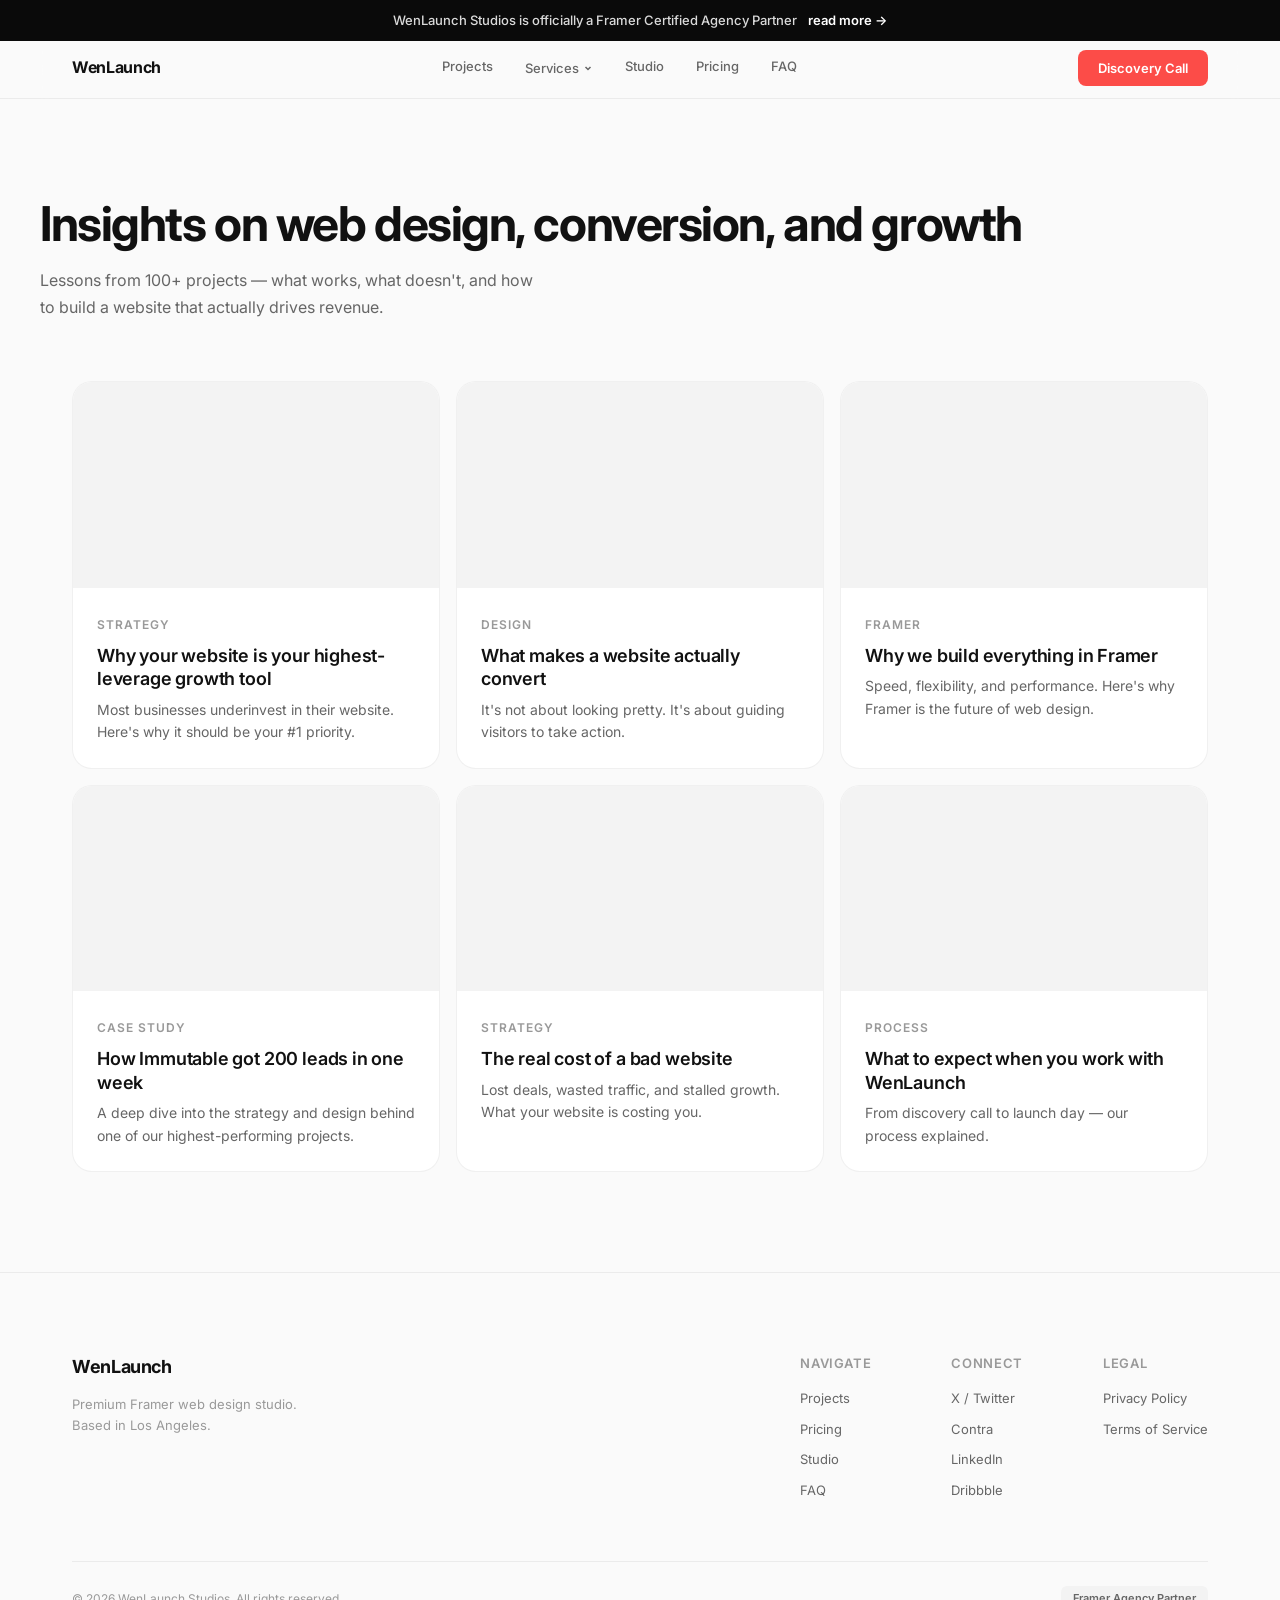
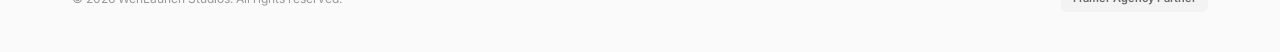
==== blog.html @ 098a23cb "Add all site pages: services, pricing, studio, FAQ, discovery, blog Co-Authored-By: Claude Opus 4.6 " ====
<!DOCTYPE html>
<html lang="en">
<head>
  <meta charset="UTF-8">
  <meta name="viewport" content="width=device-width, initial-scale=1.0">
  <title>Blog | WenLaunch Studios</title>
  <link rel="preconnect" href="https://fonts.googleapis.com">
  <link href="https://fonts.googleapis.com/css2?family=Inter:wght@400;500;600;700&display=swap" rel="stylesheet">
  <link rel="stylesheet" href="style.css">
</head>
<body>

  <div class="announcement-bar">
    <p>WenLaunch Studios is officially a Framer Certified Agency Partner <a href="#">read more &rarr;</a></p>
  </div>
  <nav class="nav">
    <div class="nav-inner">
      <a href="/" class="nav-logo">WenLaunch</a>
      <div class="nav-links">
        <a href="/works.html">Projects</a>
        <div class="nav-dropdown">
          <button class="nav-dropdown-trigger">Services <svg width="10" height="10" viewBox="0 0 10 10" fill="none" stroke="currentColor" stroke-width="1.5"><path d="M2.5 4L5 6.5L7.5 4"/></svg></button>
          <div class="nav-dropdown-menu">
            <a href="/services/landing-pages.html">Landing Pages</a>
            <a href="/services/full-website.html">Full Website</a>
            <a href="/services/framer-development.html">Framer Development</a>
            <a href="/services/ecommerce.html">Ecommerce Site</a>
          </div>
        </div>
        <a href="/studio.html">Studio</a>
        <a href="/pricing.html">Pricing</a>
        <a href="/faq.html">FAQ</a>
      </div>
      <a href="/discovery.html" class="nav-cta">Discovery Call</a>
    </div>
  </nav>

  <section class="works-hero container">
    <h1 class="works-headline">Insights on web design, conversion, and growth</h1>
    <p class="works-sub">Lessons from 100+ projects — what works, what doesn't, and how to build a website that actually drives revenue.</p>
  </section>

  <section class="container" style="padding-bottom: 100px;">
    <div class="works-grid">

      <a href="/blog/post.html" class="blog-card" style="border-radius: 20px; border: 1px solid rgba(0,0,0,0.06); background: #fff; overflow: hidden; text-decoration: none; color: inherit; transition: all 0.2s;">
        <div style="aspect-ratio: 16/9; background: #f3f3f3;"></div>
        <div style="padding: 24px;">
          <span style="font-size: 12px; font-weight: 600; text-transform: uppercase; letter-spacing: 0.08em; color: #999;">Strategy</span>
          <h3 style="font-size: 18px; font-weight: 600; margin: 8px 0; letter-spacing: -0.01em; line-height: 1.3;">Why your website is your highest-leverage growth tool</h3>
          <p style="font-size: 14px; color: #666; line-height: 1.6;">Most businesses underinvest in their website. Here's why it should be your #1 priority.</p>
        </div>
      </a>

      <a href="/blog/post.html" class="blog-card" style="border-radius: 20px; border: 1px solid rgba(0,0,0,0.06); background: #fff; overflow: hidden; text-decoration: none; color: inherit; transition: all 0.2s;">
        <div style="aspect-ratio: 16/9; background: #f3f3f3;"></div>
        <div style="padding: 24px;">
          <span style="font-size: 12px; font-weight: 600; text-transform: uppercase; letter-spacing: 0.08em; color: #999;">Design</span>
          <h3 style="font-size: 18px; font-weight: 600; margin: 8px 0; letter-spacing: -0.01em; line-height: 1.3;">What makes a website actually convert</h3>
          <p style="font-size: 14px; color: #666; line-height: 1.6;">It's not about looking pretty. It's about guiding visitors to take action.</p>
        </div>
      </a>

      <a href="/blog/post.html" class="blog-card" style="border-radius: 20px; border: 1px solid rgba(0,0,0,0.06); background: #fff; overflow: hidden; text-decoration: none; color: inherit; transition: all 0.2s;">
        <div style="aspect-ratio: 16/9; background: #f3f3f3;"></div>
        <div style="padding: 24px;">
          <span style="font-size: 12px; font-weight: 600; text-transform: uppercase; letter-spacing: 0.08em; color: #999;">Framer</span>
          <h3 style="font-size: 18px; font-weight: 600; margin: 8px 0; letter-spacing: -0.01em; line-height: 1.3;">Why we build everything in Framer</h3>
          <p style="font-size: 14px; color: #666; line-height: 1.6;">Speed, flexibility, and performance. Here's why Framer is the future of web design.</p>
        </div>
      </a>

      <a href="/blog/post.html" class="blog-card" style="border-radius: 20px; border: 1px solid rgba(0,0,0,0.06); background: #fff; overflow: hidden; text-decoration: none; color: inherit; transition: all 0.2s;">
        <div style="aspect-ratio: 16/9; background: #f3f3f3;"></div>
        <div style="padding: 24px;">
          <span style="font-size: 12px; font-weight: 600; text-transform: uppercase; letter-spacing: 0.08em; color: #999;">Case Study</span>
          <h3 style="font-size: 18px; font-weight: 600; margin: 8px 0; letter-spacing: -0.01em; line-height: 1.3;">How Immutable got 200 leads in one week</h3>
          <p style="font-size: 14px; color: #666; line-height: 1.6;">A deep dive into the strategy and design behind one of our highest-performing projects.</p>
        </div>
      </a>

      <a href="/blog/post.html" class="blog-card" style="border-radius: 20px; border: 1px solid rgba(0,0,0,0.06); background: #fff; overflow: hidden; text-decoration: none; color: inherit; transition: all 0.2s;">
        <div style="aspect-ratio: 16/9; background: #f3f3f3;"></div>
        <div style="padding: 24px;">
          <span style="font-size: 12px; font-weight: 600; text-transform: uppercase; letter-spacing: 0.08em; color: #999;">Strategy</span>
          <h3 style="font-size: 18px; font-weight: 600; margin: 8px 0; letter-spacing: -0.01em; line-height: 1.3;">The real cost of a bad website</h3>
          <p style="font-size: 14px; color: #666; line-height: 1.6;">Lost deals, wasted traffic, and stalled growth. What your website is costing you.</p>
        </div>
      </a>

      <a href="/blog/post.html" class="blog-card" style="border-radius: 20px; border: 1px solid rgba(0,0,0,0.06); background: #fff; overflow: hidden; text-decoration: none; color: inherit; transition: all 0.2s;">
        <div style="aspect-ratio: 16/9; background: #f3f3f3;"></div>
        <div style="padding: 24px;">
          <span style="font-size: 12px; font-weight: 600; text-transform: uppercase; letter-spacing: 0.08em; color: #999;">Process</span>
          <h3 style="font-size: 18px; font-weight: 600; margin: 8px 0; letter-spacing: -0.01em; line-height: 1.3;">What to expect when you work with WenLaunch</h3>
          <p style="font-size: 14px; color: #666; line-height: 1.6;">From discovery call to launch day — our process explained.</p>
        </div>
      </a>

    </div>
  </section>

  <footer class="footer">
    <div class="container">
      <div class="footer-inner">
        <div class="footer-brand">
          <span class="footer-logo">WenLaunch</span>
          <p>Premium Framer web design studio.<br>Based in Los Angeles.</p>
        </div>
        <div class="footer-links">
          <div class="footer-col">
            <h4>Navigate</h4>
            <a href="/works.html">Projects</a>
            <a href="/pricing.html">Pricing</a>
            <a href="/studio.html">Studio</a>
            <a href="/faq.html">FAQ</a>
          </div>
          <div class="footer-col">
            <h4>Connect</h4>
            <a href="https://x.com/masonwenlaunch" target="_blank">X / Twitter</a>
            <a href="https://contra.com/masonmprice" target="_blank">Contra</a>
            <a href="https://linkedin.com/in/masonprice" target="_blank">LinkedIn</a>
            <a href="https://dribbble.com/WenLaunch" target="_blank">Dribbble</a>
          </div>
          <div class="footer-col">
            <h4>Legal</h4>
            <a href="#">Privacy Policy</a>
            <a href="#">Terms of Service</a>
          </div>
        </div>
      </div>
      <div class="footer-bottom">
        <p>&copy; 2026 WenLaunch Studios. All rights reserved.</p>
        <span class="footer-badge">Framer Agency Partner</span>
      </div>
    </div>
  </footer>

</body>
</html>
---- style.css ----
/* ============================================
   WENLAUNCH 3.0 — REFERENCE DESIGN
   Style: Clean, minimal, light mode
   Font: Inter
   Matches desktop.png aesthetic
   ============================================ */

:root {
  --bg: #fafafa;
  --bg-card: #ffffff;
  --bg-dark: #0a0a0a;
  --bg-muted: #f3f3f3;
  --text: #111111;
  --text-secondary: #666666;
  --text-muted: #999999;
  --accent: #FC4C48;
  --border: rgba(0,0,0,0.06);
  --border-strong: rgba(0,0,0,0.1);
  --radius: 12px;
  --radius-lg: 16px;
  --radius-xl: 20px;
  --max-width: 1200px;
  --section-gap: 140px;
}

* {
  margin: 0;
  padding: 0;
  box-sizing: border-box;
}

html {
  scroll-behavior: smooth;
  -webkit-font-smoothing: antialiased;
}

body {
  font-family: 'Inter', -apple-system, system-ui, sans-serif;
  background: var(--bg);
  color: var(--text);
  line-height: 1.6;
  font-size: 15px;
}

.container {
  max-width: var(--max-width);
  margin: 0 auto;
  padding: 0 32px;
}

/* ---- TYPOGRAPHY ---- */

h1 { font-size: 48px; font-weight: 700; line-height: 1.1; letter-spacing: -0.03em; }
h2 { font-size: 36px; font-weight: 700; line-height: 1.15; letter-spacing: -0.02em; }
h3 { font-size: 18px; font-weight: 600; line-height: 1.3; letter-spacing: -0.01em; }
h4 { font-size: 13px; font-weight: 600; text-transform: uppercase; letter-spacing: 0.05em; color: var(--text-muted); }

.section-label {
  font-size: 12px;
  font-weight: 600;
  text-transform: uppercase;
  letter-spacing: 0.08em;
  color: var(--text-muted);
  margin-bottom: 12px;
}

.section-title {
  margin-bottom: 48px;
}

/* ---- BUTTONS ---- */

.btn {
  display: inline-flex;
  align-items: center;
  justify-content: center;
  padding: 12px 28px;
  border-radius: 10px;
  font-size: 14px;
  font-weight: 600;
  text-decoration: none;
  transition: all 0.2s;
  cursor: pointer;
  border: none;
}

.btn-primary {
  background: var(--accent);
  color: white;
}

.btn-primary:hover {
  background: #e04340;
  transform: translateY(-1px);
  box-shadow: 0 4px 12px rgba(252, 76, 72, 0.3);
}

.btn-ghost {
  background: transparent;
  color: var(--text-secondary);
  border: 1px solid var(--border-strong);
}

.btn-ghost:hover {
  background: var(--bg-muted);
  color: var(--text);
}

.btn-lg {
  padding: 16px 36px;
  font-size: 16px;
  border-radius: 12px;
}

.btn-avatar {
  width: 24px;
  height: 24px;
  border-radius: 50%;
  background: rgba(255,255,255,0.3);
  margin-right: 10px;
  /* Replace background with: background-image: url('profile.jpg'); background-size: cover; */
  border: 2px solid rgba(255,255,255,0.5);
  flex-shrink: 0;
}

.btn-avatar-lg {
  width: 32px;
  height: 32px;
}

/* ---- ANNOUNCEMENT BAR ---- */

.announcement-bar {
  position: fixed;
  top: 0;
  left: 0;
  right: 0;
  z-index: 101;
  background: var(--bg-dark);
  text-align: center;
  padding: 10px 16px;
}

.announcement-bar p {
  font-size: 13px;
  font-weight: 500;
  color: rgba(255, 255, 255, 0.85);
}

.announcement-bar a {
  color: white;
  font-weight: 600;
  text-decoration: none;
  margin-left: 8px;
}

.announcement-bar a:hover {
  text-decoration: underline;
}

/* ---- NAV ---- */

.nav {
  position: fixed;
  top: 38px;
  left: 0;
  right: 0;
  z-index: 100;
  background: rgba(250, 250, 250, 0.8);
  backdrop-filter: blur(20px);
  -webkit-backdrop-filter: blur(20px);
  border-bottom: 1px solid var(--border);
}

.nav-inner {
  max-width: var(--max-width);
  margin: 0 auto;
  padding: 0 32px;
  height: 60px;
  display: flex;
  align-items: center;
  justify-content: space-between;
}

.nav-logo {
  font-size: 16px;
  font-weight: 700;
  color: var(--text);
  text-decoration: none;
  letter-spacing: -0.02em;
}

.nav-links {
  display: flex;
  gap: 32px;
}

.nav-links a {
  font-size: 13px;
  font-weight: 500;
  color: var(--text-secondary);
  text-decoration: none;
  transition: color 0.15s;
}

.nav-links a:hover {
  color: var(--text);
}

.nav-dropdown {
  position: relative;
}

.nav-dropdown-trigger {
  display: inline-flex;
  align-items: center;
  gap: 4px;
  font-size: 13px;
  font-weight: 500;
  color: var(--text-secondary);
  background: none;
  border: none;
  cursor: pointer;
  padding: 0;
  font-family: inherit;
  transition: color 0.15s;
}

.nav-dropdown-trigger:hover {
  color: var(--text);
}

.nav-dropdown-trigger svg {
  transition: transform 0.2s;
}

.nav-dropdown:hover .nav-dropdown-trigger svg {
  transform: rotate(180deg);
}

.nav-dropdown-menu {
  position: absolute;
  top: calc(100% + 12px);
  left: 50%;
  transform: translateX(-50%);
  min-width: 200px;
  background: var(--bg-card);
  border: 1px solid var(--border-strong);
  border-radius: var(--radius);
  padding: 8px;
  opacity: 0;
  pointer-events: none;
  transition: opacity 0.15s, transform 0.15s;
  transform: translateX(-50%) translateY(4px);
  box-shadow: 0 8px 24px rgba(0, 0, 0, 0.08);
}

.nav-dropdown:hover .nav-dropdown-menu {
  opacity: 1;
  pointer-events: auto;
  transform: translateX(-50%) translateY(0);
}

.nav-dropdown-menu a {
  display: block;
  padding: 10px 14px;
  font-size: 13px;
  font-weight: 500;
  color: var(--text-secondary);
  text-decoration: none;
  border-radius: 8px;
  transition: background 0.15s, color 0.15s;
}

.nav-dropdown-menu a:hover {
  background: var(--bg-muted);
  color: var(--text);
}

.nav-cta {
  font-size: 13px;
  font-weight: 600;
  color: white;
  background: var(--accent);
  padding: 8px 20px;
  border-radius: 8px;
  text-decoration: none;
  transition: all 0.2s;
}

.nav-cta:hover {
  background: #e04340;
}

/* ---- HERO ---- */

.hero {
  padding: 198px 0 100px;
  text-align: center;
}

.hero-badge {
  display: inline-flex;
  align-items: center;
  gap: 8px;
  padding: 6px 16px;
  border-radius: 100px;
  background: var(--bg-card);
  border: 1px solid var(--border);
  font-size: 12px;
  font-weight: 500;
  color: var(--text-secondary);
  margin-bottom: 32px;
}

.badge-dot {
  width: 6px;
  height: 6px;
  border-radius: 50%;
  background: #22c55e;
  animation: pulse 2s infinite;
}

@keyframes pulse {
  0%, 100% { opacity: 1; }
  50% { opacity: 0.5; }
}

.hero-headline {
  max-width: 700px;
  margin: 0 auto 24px;
}

.hero-highlight {
  color: var(--accent);
}

.hero-sub {
  max-width: 580px;
  margin: 0 auto 40px;
  font-size: 16px;
  color: var(--text-secondary);
  line-height: 1.7;
}

.hero-actions {
  display: flex;
  gap: 12px;
  justify-content: center;
  margin-bottom: 48px;
}

.hero-proof {
  display: flex;
  align-items: center;
  justify-content: center;
  gap: 16px;
  font-size: 13px;
  color: var(--text-muted);
  font-weight: 500;
}

.proof-dot {
  width: 4px;
  height: 4px;
  border-radius: 50%;
  background: var(--text-muted);
  opacity: 0.4;
}

/* ---- TRUSTED BY ---- */

.trusted {
  padding: 60px 0;
  border-top: 1px solid var(--border);
  border-bottom: 1px solid var(--border);
}

.trusted-label {
  text-align: center;
  font-size: 12px;
  font-weight: 500;
  color: var(--text-muted);
  text-transform: uppercase;
  letter-spacing: 0.08em;
  margin-bottom: 32px;
}

.logo-bar {
  display: flex;
  justify-content: center;
  align-items: center;
  gap: 48px;
  flex-wrap: wrap;
}

.logo-item {
  font-size: 18px;
  font-weight: 700;
  color: var(--text);
  opacity: 0.15;
  letter-spacing: -0.02em;
  transition: opacity 0.2s;
}

.logo-item:hover {
  opacity: 0.4;
}

.trusted-testimonials {
  display: grid;
  grid-template-columns: 1fr 1fr;
  gap: 16px;
  margin-top: 40px;
}

.trusted-quote {
  padding: 20px 24px;
  border-radius: var(--radius);
  border: 1px solid var(--border);
  background: var(--bg-card);
}

.trusted-quote p {
  font-size: 14px;
  color: var(--text);
  line-height: 1.6;
  margin-bottom: 12px;
}

.trusted-quote-author {
  display: flex;
  align-items: center;
  gap: 10px;
  font-size: 13px;
  font-weight: 500;
  color: var(--text);
}

.trusted-quote-avatar {
  width: 28px;
  height: 28px;
  border-radius: 50%;
  background: var(--bg-muted);
  flex-shrink: 0;
}

.trusted-quote-co {
  color: var(--text-muted);
  font-weight: 400;
}

@media (max-width: 768px) {
  .trusted-testimonials {
    grid-template-columns: 1fr;
  }
}

/* ---- PROBLEM ---- */

.problem {
  padding: var(--section-gap) 0;
}

.problem-inner {
  max-width: 900px;
  margin: 0 auto;
}

.problem-headline {
  font-size: 36px;
  margin-bottom: 24px;
}

.problem-intro {
  font-size: 16px;
  color: var(--text-secondary);
  line-height: 1.8;
  margin-bottom: 48px;
}

.pain-grid {
  display: grid;
  grid-template-columns: 1fr 1fr;
  gap: 16px;
  margin-bottom: 48px;
}

.pain-card {
  padding: 28px;
  border-radius: var(--radius-lg);
  border: 1px solid var(--border);
  background: var(--bg-card);
  transition: border-color 0.2s;
}

.pain-card:hover {
  border-color: var(--border-strong);
}

.pain-icon {
  width: 40px;
  height: 40px;
  border-radius: 10px;
  background: #FEE2E2;
  color: var(--accent);
  display: flex;
  align-items: center;
  justify-content: center;
  margin-bottom: 16px;
}

.pain-card h3 {
  margin-bottom: 8px;
}

.pain-card p {
  font-size: 14px;
  color: var(--text-secondary);
  line-height: 1.6;
}

.problem-resolve {
  font-size: 16px;
  color: var(--text);
  line-height: 1.8;
  font-weight: 500;
  padding: 32px;
  border-radius: var(--radius-lg);
  background: var(--bg-muted);
  border-left: 3px solid var(--accent);
}

/* ---- PRICING ---- */

.pricing {
  padding: var(--section-gap) 0;
}

.pricing-grid {
  display: grid;
  grid-template-columns: repeat(3, 1fr);
  gap: 16px;
  align-items: start;
}

.pricing-card {
  padding: 32px;
  border-radius: var(--radius-lg);
  border: 1px solid var(--border);
  background: var(--bg-card);
  display: flex;
  flex-direction: column;
  position: relative;
}

.pricing-card-featured {
  border-color: var(--accent);
  box-shadow: 0 8px 32px rgba(252, 76, 72, 0.08);
}

.pricing-badge {
  position: absolute;
  top: -12px;
  left: 32px;
  background: var(--accent);
  color: white;
  font-size: 11px;
  font-weight: 600;
  padding: 4px 14px;
  border-radius: 100px;
}

.pricing-card h3 {
  font-size: 20px;
  margin-bottom: 8px;
}

.pricing-desc {
  font-size: 14px;
  color: var(--text-secondary);
  line-height: 1.6;
  margin-bottom: 24px;
}

.pricing-amount {
  font-size: 24px;
  font-weight: 800;
  color: var(--text);
  letter-spacing: -0.02em;
  margin-bottom: 24px;
  padding-bottom: 24px;
  border-bottom: 1px solid var(--border);
}

.pricing-perks {
  list-style: none;
  display: flex;
  flex-direction: column;
  gap: 12px;
  margin-bottom: 32px;
  flex-grow: 1;
}

.pricing-perks li {
  font-size: 14px;
  color: var(--text-secondary);
  padding-left: 24px;
  position: relative;
  line-height: 1.5;
}

.pricing-perks li::before {
  content: '';
  position: absolute;
  left: 0;
  top: 5px;
  width: 14px;
  height: 14px;
  border-radius: 50%;
  background: #E8F5E9;
  background-image: url("data:image/svg+xml,%3Csvg width='10' height='10' viewBox='0 0 10 10' fill='none' xmlns='http://www.w3.org/2000/svg'%3E%3Cpath d='M2.5 5.5L4 7L7.5 3.5' stroke='%2322c55e' stroke-width='1.5' stroke-linecap='round' stroke-linejoin='round'/%3E%3C/svg%3E");
  background-repeat: no-repeat;
  background-position: center;
}

.btn-pricing {
  width: 100%;
  text-align: center;
}

/* ---- WORK ---- */

.work {
  padding: var(--section-gap) 0;
}

.work-grid {
  display: grid;
  grid-template-columns: repeat(3, 1fr);
  gap: 16px;
}

.work-card {
  border-radius: var(--radius-xl);
  border: 1px solid var(--border);
  background: var(--bg-card);
  overflow: hidden;
  transition: all 0.2s;
}

.work-card:hover {
  border-color: var(--border-strong);
  box-shadow: 0 8px 24px rgba(0,0,0,0.04);
}

.work-image {
  position: relative;
  aspect-ratio: 4 / 3;
  background: var(--bg-muted);
}

.work-image-placeholder {
  width: 100%;
  height: 100%;
  background: linear-gradient(135deg, #f0f0f0 0%, #e8e8e8 100%);
}

.work-metric {
  position: absolute;
  bottom: 16px;
  left: 16px;
  padding: 8px 16px;
  border-radius: 8px;
  background: rgba(0,0,0,0.8);
  color: white;
  font-size: 13px;
  font-weight: 600;
  backdrop-filter: blur(8px);
}

.work-info {
  padding: 28px 32px;
}

.work-tags {
  display: flex;
  gap: 8px;
  margin-bottom: 12px;
}

.work-tag {
  font-size: 11px;
  font-weight: 600;
  padding: 4px 10px;
  border-radius: 6px;
  background: var(--bg-muted);
  color: var(--text-secondary);
}

.work-info h3 {
  font-size: 22px;
  margin-bottom: 8px;
}

.work-info p {
  font-size: 15px;
  color: var(--text-secondary);
  line-height: 1.7;
  max-width: 680px;
}

/* ---- TESTIMONIALS ---- */

.testimonials {
  padding: var(--section-gap) 0;
}

.testimonial-grid {
  display: grid;
  grid-template-columns: repeat(3, 1fr);
  gap: 16px;
  margin-bottom: 40px;
}

.testimonial-card {
  padding: 28px;
  border-radius: var(--radius-lg);
  border: 1px solid var(--border);
  background: var(--bg-card);
}

.testimonial-stars {
  color: #FBBF24;
  font-size: 14px;
  margin-bottom: 16px;
  letter-spacing: 2px;
}

.testimonial-quote {
  font-size: 15px;
  line-height: 1.7;
  color: var(--text);
  margin-bottom: 24px;
}

.testimonial-author {
  display: flex;
  align-items: center;
  gap: 12px;
}

.testimonial-avatar {
  width: 36px;
  height: 36px;
  border-radius: 50%;
  background: var(--bg-muted);
}

.testimonial-name {
  font-size: 13px;
  font-weight: 600;
}

.testimonial-role {
  font-size: 12px;
  color: var(--text-muted);
}

.testimonial-proof {
  display: flex;
  align-items: center;
  justify-content: center;
  gap: 16px;
  font-size: 13px;
  color: var(--text-muted);
  font-weight: 500;
}

.testimonial-proof a {
  color: var(--accent);
  text-decoration: none;
  font-weight: 600;
}

.testimonial-proof a:hover {
  text-decoration: underline;
}

/* ---- PROCESS ---- */

.process {
  padding: var(--section-gap) 0;
}

.process-grid {
  display: grid;
  grid-template-columns: repeat(3, 1fr);
  gap: 16px;
}

.process-step {
  padding: 32px;
  border-radius: var(--radius-lg);
  background: var(--bg-muted);
}

.process-number {
  font-size: 32px;
  font-weight: 800;
  color: var(--accent);
  opacity: 0.3;
  margin-bottom: 20px;
  font-family: 'Inter', monospace;
}

.process-step h3 {
  margin-bottom: 12px;
}

.process-step p {
  font-size: 14px;
  color: var(--text-secondary);
  line-height: 1.7;
}

/* ---- ICP ---- */

.icp {
  padding: var(--section-gap) 0;
}

.icp-sub {
  font-size: 16px;
  color: var(--text-secondary);
  max-width: 600px;
  line-height: 1.7;
  margin-bottom: 48px;
}

.icp-grid {
  display: grid;
  grid-template-columns: repeat(3, 1fr);
  gap: 16px;
}

.icp-card {
  padding: 28px;
  border-radius: var(--radius-lg);
  border: 1px solid var(--border);
  background: var(--bg-card);
}

.icp-icon {
  width: 48px;
  height: 48px;
  border-radius: 12px;
  background: var(--bg-muted);
  color: var(--text-secondary);
  display: flex;
  align-items: center;
  justify-content: center;
  margin-bottom: 20px;
}

.icp-card h3 {
  margin-bottom: 8px;
}

.icp-card p {
  font-size: 14px;
  color: var(--text-secondary);
  line-height: 1.6;
}

/* ---- ABOUT ---- */

.about {
  padding: var(--section-gap) 0;
}

.about-inner {
  display: grid;
  grid-template-columns: 1fr 1.5fr;
  gap: 64px;
  align-items: start;
}

.about-photo-placeholder {
  width: 100%;
  aspect-ratio: 3/4;
  border-radius: var(--radius-xl);
  background: var(--bg-muted);
}

.about-content .section-title {
  margin-bottom: 24px;
}

.about-content p {
  font-size: 15px;
  color: var(--text-secondary);
  line-height: 1.8;
  margin-bottom: 16px;
}

.about-stats {
  display: flex;
  gap: 40px;
  margin-top: 32px;
  padding-top: 24px;
  border-top: 1px solid var(--border);
}

.about-stat {
  display: flex;
  flex-direction: column;
  gap: 4px;
}

.stat-number {
  font-size: 24px;
  font-weight: 800;
  color: var(--text);
  letter-spacing: -0.02em;
}

.stat-label {
  font-size: 12px;
  color: var(--text-muted);
  font-weight: 500;
}

/* ---- FAQ ---- */

.faq {
  padding: var(--section-gap) 0;
}

.faq-list {
  max-width: 700px;
}

.faq-item {
  border-bottom: 1px solid var(--border);
}

.faq-item summary {
  padding: 20px 0;
  font-size: 15px;
  font-weight: 600;
  color: var(--text);
  cursor: pointer;
  list-style: none;
  display: flex;
  align-items: center;
  justify-content: space-between;
  transition: color 0.15s;
}

.faq-item summary:hover {
  color: var(--accent);
}

.faq-item summary::after {
  content: '+';
  font-size: 20px;
  font-weight: 300;
  color: var(--text-muted);
  transition: transform 0.2s;
}

.faq-item[open] summary::after {
  content: '−';
}

.faq-item p {
  padding: 0 0 20px;
  font-size: 14px;
  color: var(--text-secondary);
  line-height: 1.7;
}

/* ---- FINAL CTA ---- */

.final-cta {
  padding: var(--section-gap) 0;
  text-align: center;
  background: var(--bg-dark);
  color: white;
}

.final-cta h2 {
  color: white;
  margin-bottom: 20px;
}

.final-cta p {
  color: rgba(255,255,255,0.6);
  font-size: 16px;
  line-height: 1.7;
  max-width: 500px;
  margin: 0 auto 36px;
}

.cta-meta {
  display: block;
  margin-top: 16px;
  font-size: 13px;
  color: rgba(255,255,255,0.35);
}

/* ---- FOOTER ---- */

.footer {
  padding: 80px 0 40px;
  border-top: 1px solid var(--border);
}

.footer-inner {
  display: flex;
  justify-content: space-between;
  margin-bottom: 60px;
}

.footer-logo {
  font-size: 18px;
  font-weight: 700;
  letter-spacing: -0.02em;
}

.footer-brand p {
  margin-top: 12px;
  font-size: 13px;
  color: var(--text-muted);
  line-height: 1.6;
}

.footer-links {
  display: flex;
  gap: 80px;
}

.footer-col {
  display: flex;
  flex-direction: column;
  gap: 10px;
}

.footer-col h4 {
  margin-bottom: 4px;
}

.footer-col a {
  font-size: 13px;
  color: var(--text-secondary);
  text-decoration: none;
  transition: color 0.15s;
}

.footer-col a:hover {
  color: var(--text);
}

.footer-bottom {
  display: flex;
  justify-content: space-between;
  align-items: center;
  padding-top: 24px;
  border-top: 1px solid var(--border);
}

.footer-bottom p {
  font-size: 12px;
  color: var(--text-muted);
}

.footer-badge {
  font-size: 11px;
  font-weight: 600;
  padding: 4px 12px;
  border-radius: 6px;
  background: var(--bg-muted);
  color: var(--text-secondary);
}

/* ---- WORKS PAGE ---- */

.works-hero {
  padding: 198px 0 60px;
}

.works-headline {
  font-size: 48px;
  font-weight: 700;
  line-height: 1.1;
  letter-spacing: -0.03em;
  margin-bottom: 16px;
}

.works-sub {
  font-size: 16px;
  color: var(--text-secondary);
  line-height: 1.7;
  max-width: 500px;
}

.works-filters {
  padding: 0 0 48px;
  position: sticky;
  top: 98px;
  z-index: 50;
  background: var(--bg);
  padding-top: 20px;
}

.filter-bar {
  display: flex;
  gap: 8px;
  flex-wrap: wrap;
}

.filter-btn {
  padding: 8px 20px;
  border-radius: 100px;
  font-size: 13px;
  font-weight: 500;
  font-family: inherit;
  border: 1px solid var(--border-strong);
  background: var(--bg-card);
  color: var(--text-secondary);
  cursor: pointer;
  transition: all 0.15s;
}

.filter-btn:hover {
  border-color: var(--text-muted);
  color: var(--text);
}

.filter-btn.active {
  background: var(--bg-dark);
  color: white;
  border-color: var(--bg-dark);
}

.works-grid-section {
  padding: 0 0 var(--section-gap);
}

.works-grid {
  display: grid;
  grid-template-columns: repeat(3, 1fr);
  gap: 16px;
}

.works-card {
  border-radius: var(--radius-xl);
  border: 1px solid var(--border);
  background: var(--bg-card);
  overflow: hidden;
  transition: all 0.2s;
}

.works-card:hover {
  border-color: var(--border-strong);
  box-shadow: 0 8px 24px rgba(0,0,0,0.04);
}

.works-image {
  position: relative;
  aspect-ratio: 4 / 3;
  background: var(--bg-muted);
}

.works-info {
  padding: 24px;
}

.works-info h3 {
  font-size: 18px;
  margin-bottom: 6px;
}

.works-info p {
  font-size: 14px;
  color: var(--text-secondary);
  line-height: 1.6;
}

/* ---- RESPONSIVE ---- */

@media (max-width: 768px) {
  h1 { font-size: 32px; }
  h2 { font-size: 28px; }

  .pain-grid,
  .pricing-grid,
  .work-grid,
  .works-grid,
  .testimonial-grid,
  .process-grid,
  .icp-grid {
    grid-template-columns: 1fr;
  }

  .about-inner {
    grid-template-columns: 1fr;
  }

  .footer-inner {
    flex-direction: column;
    gap: 40px;
  }

  .footer-links {
    gap: 40px;
  }

  .nav-links {
    display: none;
  }

  .hero-actions {
    flex-direction: column;
    align-items: center;
  }

  .hero-proof {
    flex-direction: column;
    gap: 8px;
  }

  .proof-dot {
    display: none;
  }
}
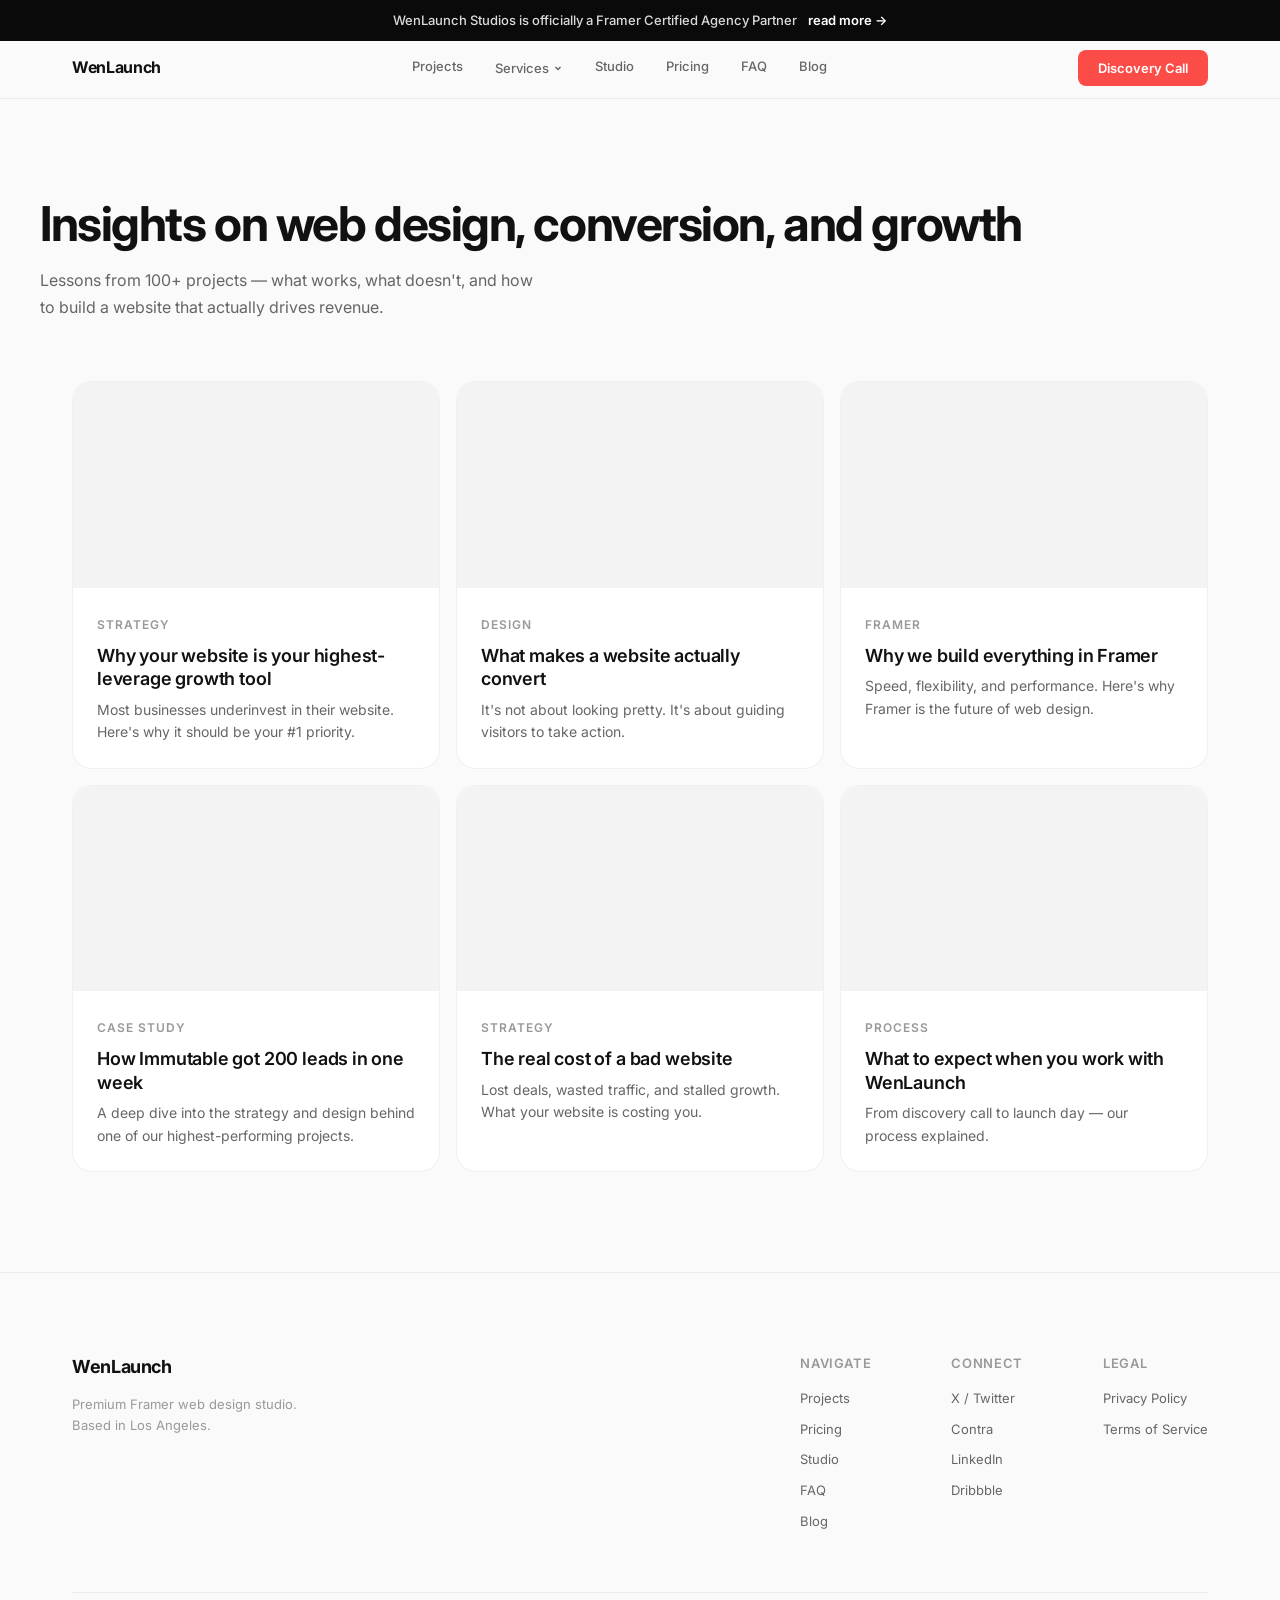
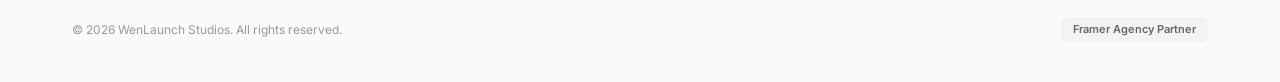
==== commit b4c9552f: "Fix dropdown hover gap and add Blog to navigation Co-Authored-By: Claude Opus 4.6 (1M context) <nore" ====
--- a/blog.html
+++ b/blog.html
@@ -30,6 +30,7 @@
         <a href="/studio.html">Studio</a>
         <a href="/pricing.html">Pricing</a>
         <a href="/faq.html">FAQ</a>
+        <a href="/blog.html">Blog</a>
       </div>
       <a href="/discovery.html" class="nav-cta">Discovery Call</a>
     </div>
@@ -114,6 +115,7 @@
             <a href="/pricing.html">Pricing</a>
             <a href="/studio.html">Studio</a>
             <a href="/faq.html">FAQ</a>
+        <a href="/blog.html">Blog</a>
           </div>
           <div class="footer-col">
             <h4>Connect</h4>
--- a/style.css
+++ b/style.css
@@ -240,7 +240,7 @@
 
 .nav-dropdown-menu {
   position: absolute;
-  top: calc(100% + 12px);
+  top: 100%;
   left: 50%;
   transform: translateX(-50%);
   min-width: 200px;
@@ -248,10 +248,11 @@
   border: 1px solid var(--border-strong);
   border-radius: var(--radius);
   padding: 8px;
+  padding-top: 20px;
   opacity: 0;
   pointer-events: none;
   transition: opacity 0.15s, transform 0.15s;
-  transform: translateX(-50%) translateY(4px);
+  transform: translateX(-50%) translateY(0);
   box-shadow: 0 8px 24px rgba(0, 0, 0, 0.08);
 }
 
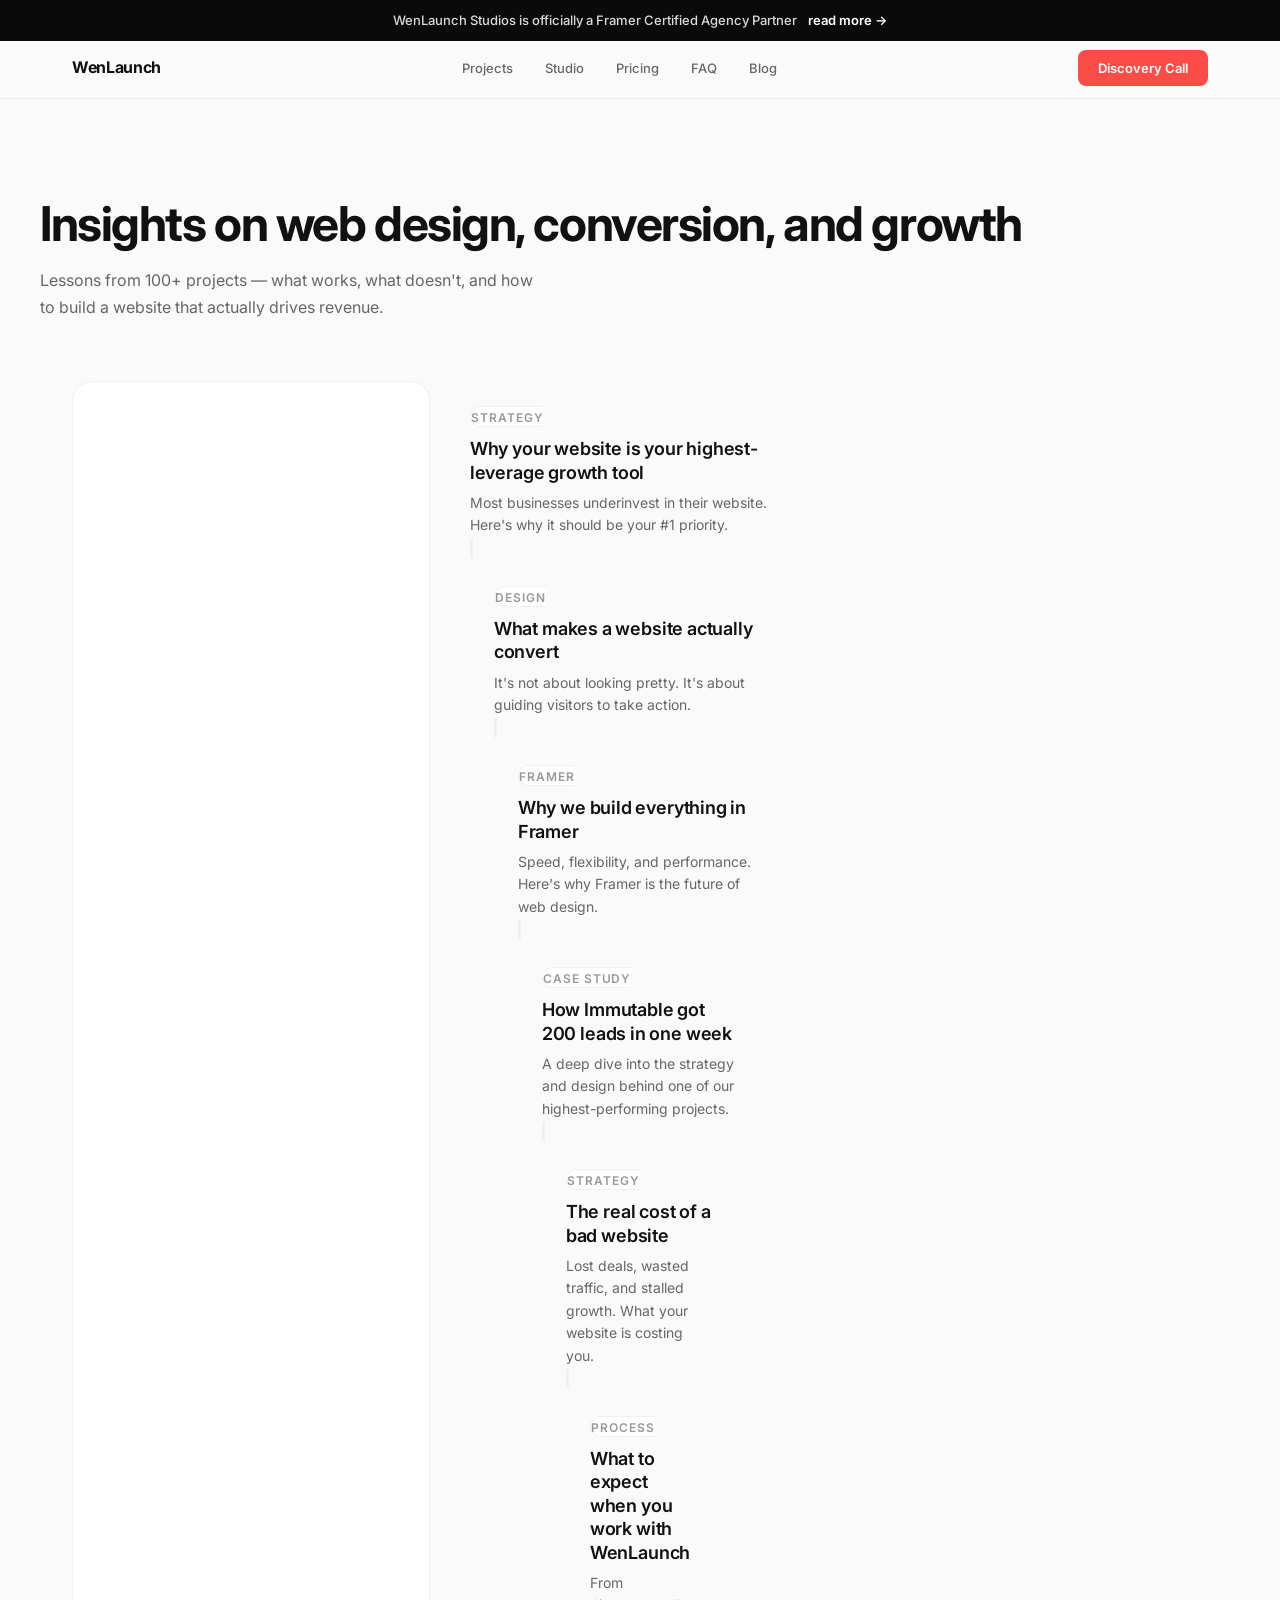
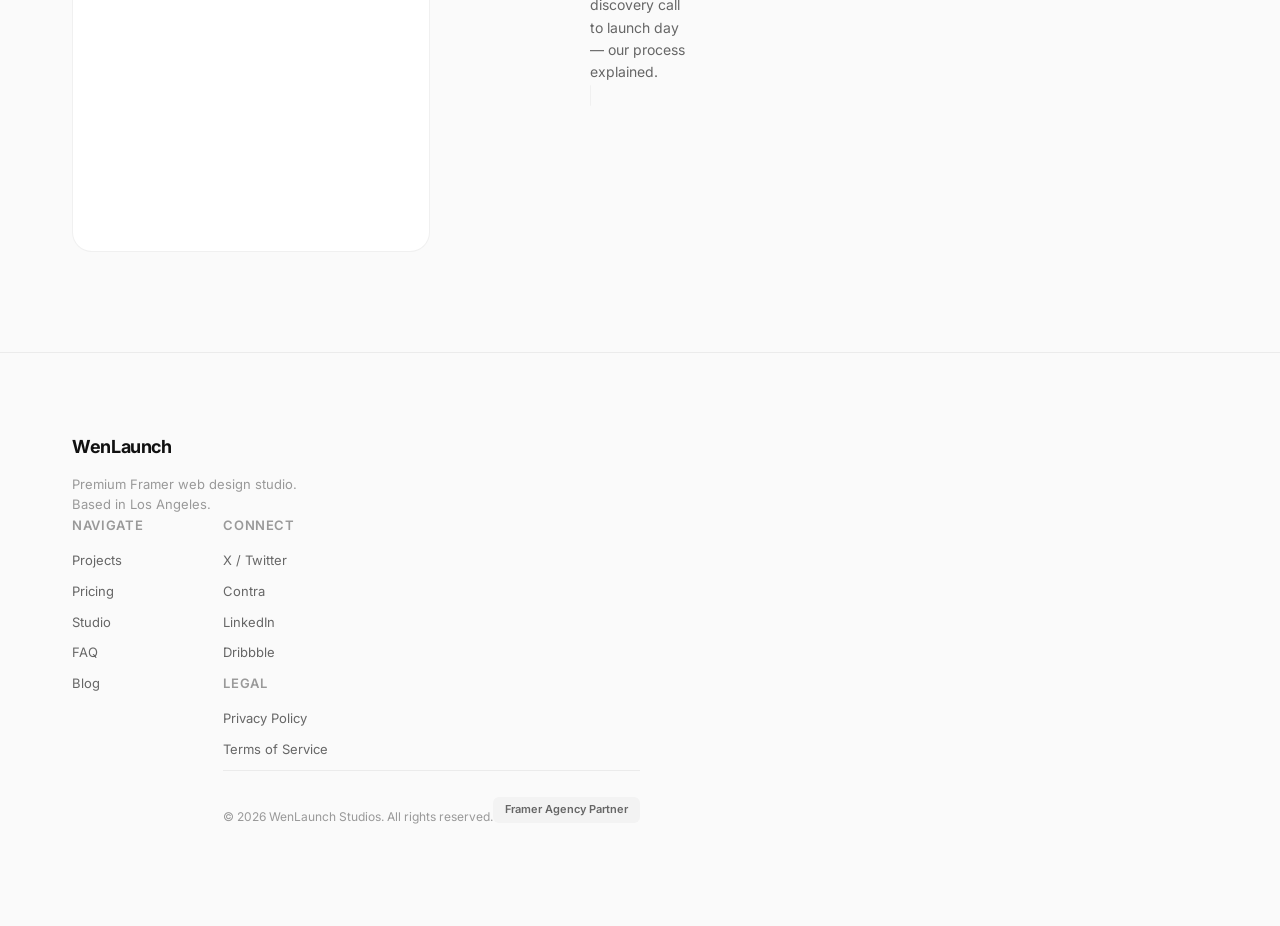
==== commit 83fae226: "Remove services pages and dropdown from navigation Co-Authored-By: Claude Opus 4.6 (1M context) <nor" ====
--- a/blog.html
+++ b/blog.html
@@ -18,15 +18,6 @@
       <a href="/" class="nav-logo">WenLaunch</a>
       <div class="nav-links">
         <a href="/works.html">Projects</a>
-        <div class="nav-dropdown">
-          <button class="nav-dropdown-trigger">Services <svg width="10" height="10" viewBox="0 0 10 10" fill="none" stroke="currentColor" stroke-width="1.5"><path d="M2.5 4L5 6.5L7.5 4"/></svg></button>
-          <div class="nav-dropdown-menu">
-            <a href="/services/landing-pages.html">Landing Pages</a>
-            <a href="/services/full-website.html">Full Website</a>
-            <a href="/services/framer-development.html">Framer Development</a>
-            <a href="/services/ecommerce.html">Ecommerce Site</a>
-          </div>
-        </div>
         <a href="/studio.html">Studio</a>
         <a href="/pricing.html">Pricing</a>
         <a href="/faq.html">FAQ</a>
@@ -45,60 +36,47 @@
     <div class="works-grid">
 
       <a href="/blog/post.html" class="blog-card" style="border-radius: 20px; border: 1px solid rgba(0,0,0,0.06); background: #fff; overflow: hidden; text-decoration: none; color: inherit; transition: all 0.2s;">
-        <div style="aspect-ratio: 16/9; background: #f3f3f3;"></div>
         <div style="padding: 24px;">
           <span style="font-size: 12px; font-weight: 600; text-transform: uppercase; letter-spacing: 0.08em; color: #999;">Strategy</span>
           <h3 style="font-size: 18px; font-weight: 600; margin: 8px 0; letter-spacing: -0.01em; line-height: 1.3;">Why your website is your highest-leverage growth tool</h3>
           <p style="font-size: 14px; color: #666; line-height: 1.6;">Most businesses underinvest in their website. Here's why it should be your #1 priority.</p>
-        </div>
       </a>
 
       <a href="/blog/post.html" class="blog-card" style="border-radius: 20px; border: 1px solid rgba(0,0,0,0.06); background: #fff; overflow: hidden; text-decoration: none; color: inherit; transition: all 0.2s;">
-        <div style="aspect-ratio: 16/9; background: #f3f3f3;"></div>
         <div style="padding: 24px;">
           <span style="font-size: 12px; font-weight: 600; text-transform: uppercase; letter-spacing: 0.08em; color: #999;">Design</span>
           <h3 style="font-size: 18px; font-weight: 600; margin: 8px 0; letter-spacing: -0.01em; line-height: 1.3;">What makes a website actually convert</h3>
           <p style="font-size: 14px; color: #666; line-height: 1.6;">It's not about looking pretty. It's about guiding visitors to take action.</p>
-        </div>
       </a>
 
       <a href="/blog/post.html" class="blog-card" style="border-radius: 20px; border: 1px solid rgba(0,0,0,0.06); background: #fff; overflow: hidden; text-decoration: none; color: inherit; transition: all 0.2s;">
-        <div style="aspect-ratio: 16/9; background: #f3f3f3;"></div>
         <div style="padding: 24px;">
           <span style="font-size: 12px; font-weight: 600; text-transform: uppercase; letter-spacing: 0.08em; color: #999;">Framer</span>
           <h3 style="font-size: 18px; font-weight: 600; margin: 8px 0; letter-spacing: -0.01em; line-height: 1.3;">Why we build everything in Framer</h3>
           <p style="font-size: 14px; color: #666; line-height: 1.6;">Speed, flexibility, and performance. Here's why Framer is the future of web design.</p>
-        </div>
       </a>
 
       <a href="/blog/post.html" class="blog-card" style="border-radius: 20px; border: 1px solid rgba(0,0,0,0.06); background: #fff; overflow: hidden; text-decoration: none; color: inherit; transition: all 0.2s;">
-        <div style="aspect-ratio: 16/9; background: #f3f3f3;"></div>
         <div style="padding: 24px;">
           <span style="font-size: 12px; font-weight: 600; text-transform: uppercase; letter-spacing: 0.08em; color: #999;">Case Study</span>
           <h3 style="font-size: 18px; font-weight: 600; margin: 8px 0; letter-spacing: -0.01em; line-height: 1.3;">How Immutable got 200 leads in one week</h3>
           <p style="font-size: 14px; color: #666; line-height: 1.6;">A deep dive into the strategy and design behind one of our highest-performing projects.</p>
-        </div>
       </a>
 
       <a href="/blog/post.html" class="blog-card" style="border-radius: 20px; border: 1px solid rgba(0,0,0,0.06); background: #fff; overflow: hidden; text-decoration: none; color: inherit; transition: all 0.2s;">
-        <div style="aspect-ratio: 16/9; background: #f3f3f3;"></div>
         <div style="padding: 24px;">
           <span style="font-size: 12px; font-weight: 600; text-transform: uppercase; letter-spacing: 0.08em; color: #999;">Strategy</span>
           <h3 style="font-size: 18px; font-weight: 600; margin: 8px 0; letter-spacing: -0.01em; line-height: 1.3;">The real cost of a bad website</h3>
           <p style="font-size: 14px; color: #666; line-height: 1.6;">Lost deals, wasted traffic, and stalled growth. What your website is costing you.</p>
-        </div>
       </a>
 
       <a href="/blog/post.html" class="blog-card" style="border-radius: 20px; border: 1px solid rgba(0,0,0,0.06); background: #fff; overflow: hidden; text-decoration: none; color: inherit; transition: all 0.2s;">
-        <div style="aspect-ratio: 16/9; background: #f3f3f3;"></div>
         <div style="padding: 24px;">
           <span style="font-size: 12px; font-weight: 600; text-transform: uppercase; letter-spacing: 0.08em; color: #999;">Process</span>
           <h3 style="font-size: 18px; font-weight: 600; margin: 8px 0; letter-spacing: -0.01em; line-height: 1.3;">What to expect when you work with WenLaunch</h3>
           <p style="font-size: 14px; color: #666; line-height: 1.6;">From discovery call to launch day — our process explained.</p>
-        </div>
       </a>
 
-    </div>
   </section>
 
   <footer class="footer">
@@ -107,7 +85,6 @@
         <div class="footer-brand">
           <span class="footer-logo">WenLaunch</span>
           <p>Premium Framer web design studio.<br>Based in Los Angeles.</p>
-        </div>
         <div class="footer-links">
           <div class="footer-col">
             <h4>Navigate</h4>
@@ -116,26 +93,20 @@
             <a href="/studio.html">Studio</a>
             <a href="/faq.html">FAQ</a>
         <a href="/blog.html">Blog</a>
-          </div>
+      </div>
           <div class="footer-col">
             <h4>Connect</h4>
             <a href="https://x.com/masonwenlaunch" target="_blank">X / Twitter</a>
             <a href="https://contra.com/masonmprice" target="_blank">Contra</a>
             <a href="https://linkedin.com/in/masonprice" target="_blank">LinkedIn</a>
             <a href="https://dribbble.com/WenLaunch" target="_blank">Dribbble</a>
-          </div>
           <div class="footer-col">
             <h4>Legal</h4>
             <a href="#">Privacy Policy</a>
             <a href="#">Terms of Service</a>
-          </div>
-        </div>
-      </div>
       <div class="footer-bottom">
         <p>&copy; 2026 WenLaunch Studios. All rights reserved.</p>
         <span class="footer-badge">Framer Agency Partner</span>
-      </div>
-    </div>
   </footer>
 
 </body>
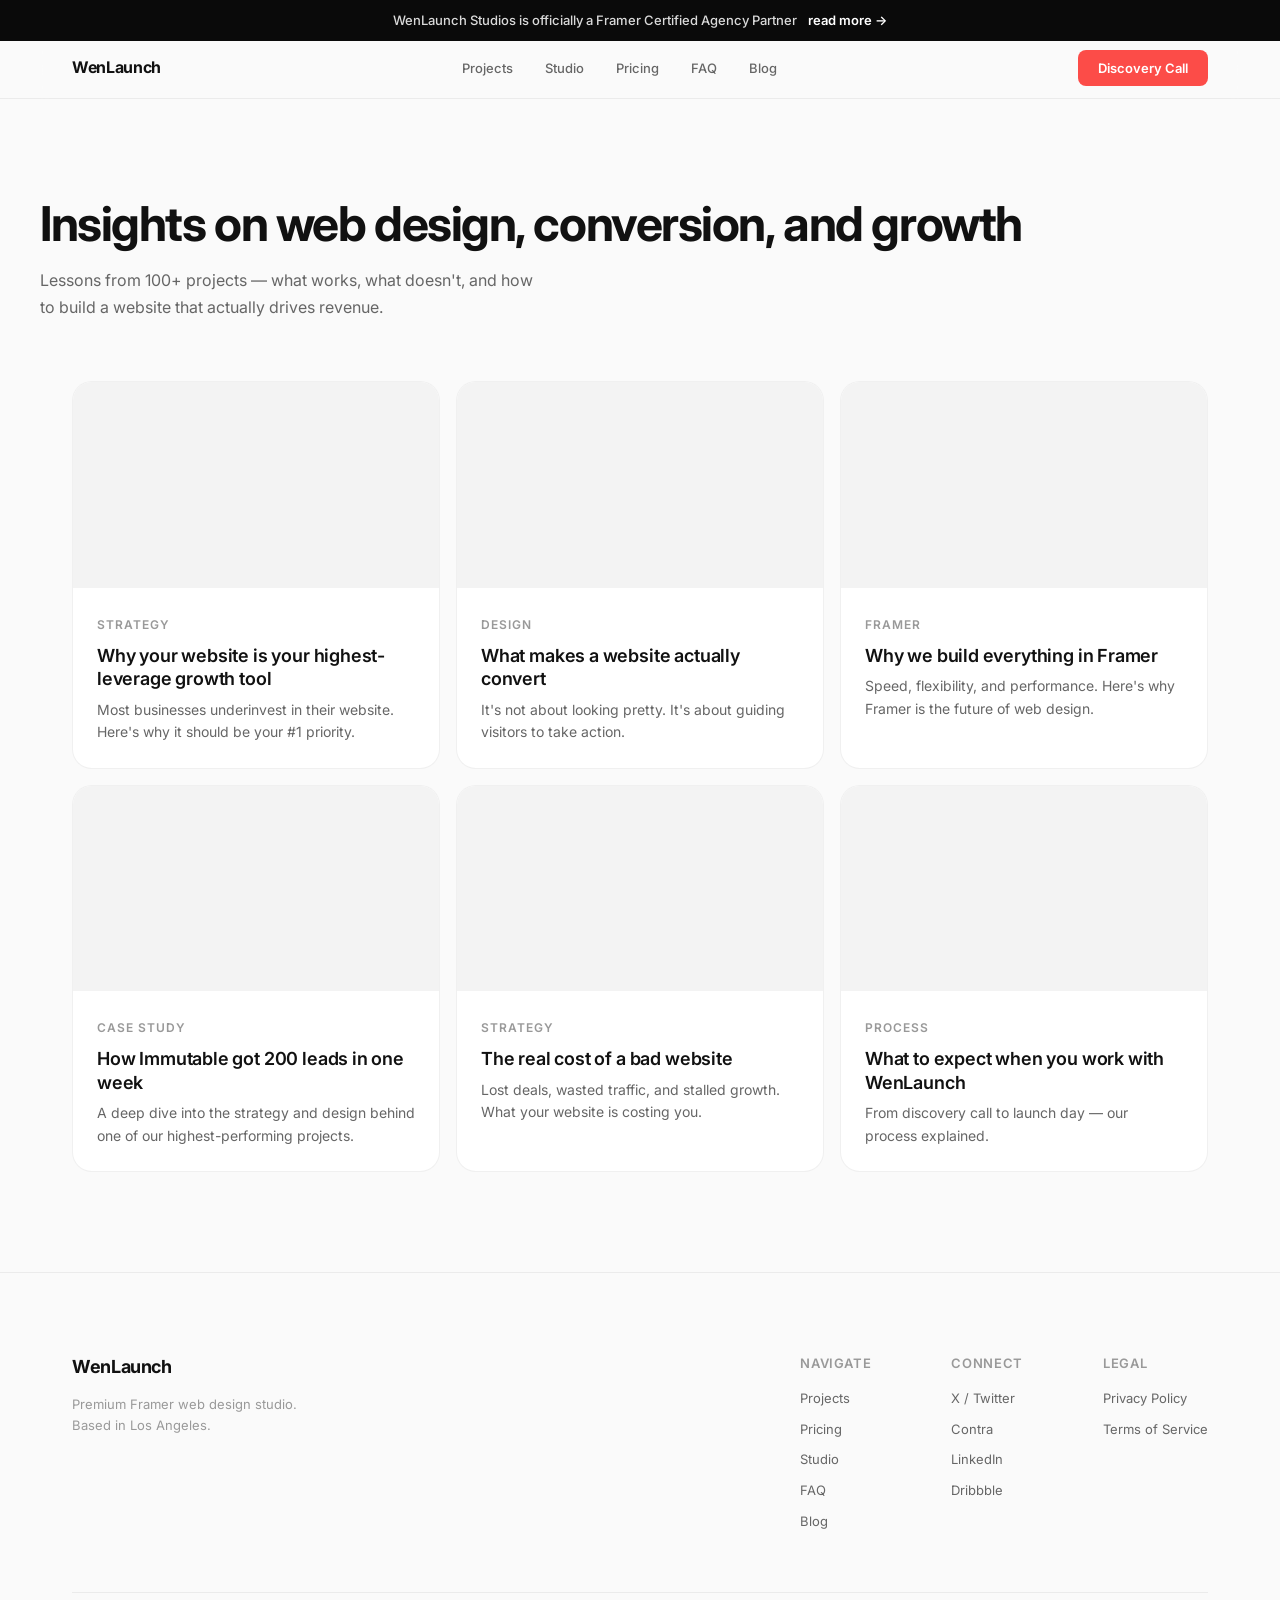
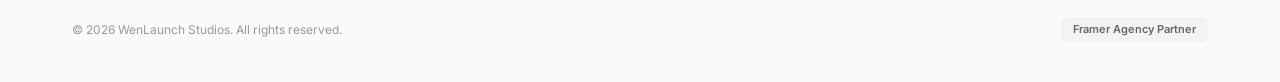
==== commit 416b2975: "Remove services pages and dropdown from navigation (clean) Co-Authored-By: Claude Opus 4.6 (1M conte" ====
--- a/blog.html
+++ b/blog.html
@@ -36,47 +36,60 @@
     <div class="works-grid">
 
       <a href="/blog/post.html" class="blog-card" style="border-radius: 20px; border: 1px solid rgba(0,0,0,0.06); background: #fff; overflow: hidden; text-decoration: none; color: inherit; transition: all 0.2s;">
+        <div style="aspect-ratio: 16/9; background: #f3f3f3;"></div>
         <div style="padding: 24px;">
           <span style="font-size: 12px; font-weight: 600; text-transform: uppercase; letter-spacing: 0.08em; color: #999;">Strategy</span>
           <h3 style="font-size: 18px; font-weight: 600; margin: 8px 0; letter-spacing: -0.01em; line-height: 1.3;">Why your website is your highest-leverage growth tool</h3>
           <p style="font-size: 14px; color: #666; line-height: 1.6;">Most businesses underinvest in their website. Here's why it should be your #1 priority.</p>
+        </div>
       </a>
 
       <a href="/blog/post.html" class="blog-card" style="border-radius: 20px; border: 1px solid rgba(0,0,0,0.06); background: #fff; overflow: hidden; text-decoration: none; color: inherit; transition: all 0.2s;">
+        <div style="aspect-ratio: 16/9; background: #f3f3f3;"></div>
         <div style="padding: 24px;">
           <span style="font-size: 12px; font-weight: 600; text-transform: uppercase; letter-spacing: 0.08em; color: #999;">Design</span>
           <h3 style="font-size: 18px; font-weight: 600; margin: 8px 0; letter-spacing: -0.01em; line-height: 1.3;">What makes a website actually convert</h3>
           <p style="font-size: 14px; color: #666; line-height: 1.6;">It's not about looking pretty. It's about guiding visitors to take action.</p>
+        </div>
       </a>
 
       <a href="/blog/post.html" class="blog-card" style="border-radius: 20px; border: 1px solid rgba(0,0,0,0.06); background: #fff; overflow: hidden; text-decoration: none; color: inherit; transition: all 0.2s;">
+        <div style="aspect-ratio: 16/9; background: #f3f3f3;"></div>
         <div style="padding: 24px;">
           <span style="font-size: 12px; font-weight: 600; text-transform: uppercase; letter-spacing: 0.08em; color: #999;">Framer</span>
           <h3 style="font-size: 18px; font-weight: 600; margin: 8px 0; letter-spacing: -0.01em; line-height: 1.3;">Why we build everything in Framer</h3>
           <p style="font-size: 14px; color: #666; line-height: 1.6;">Speed, flexibility, and performance. Here's why Framer is the future of web design.</p>
+        </div>
       </a>
 
       <a href="/blog/post.html" class="blog-card" style="border-radius: 20px; border: 1px solid rgba(0,0,0,0.06); background: #fff; overflow: hidden; text-decoration: none; color: inherit; transition: all 0.2s;">
+        <div style="aspect-ratio: 16/9; background: #f3f3f3;"></div>
         <div style="padding: 24px;">
           <span style="font-size: 12px; font-weight: 600; text-transform: uppercase; letter-spacing: 0.08em; color: #999;">Case Study</span>
           <h3 style="font-size: 18px; font-weight: 600; margin: 8px 0; letter-spacing: -0.01em; line-height: 1.3;">How Immutable got 200 leads in one week</h3>
           <p style="font-size: 14px; color: #666; line-height: 1.6;">A deep dive into the strategy and design behind one of our highest-performing projects.</p>
+        </div>
       </a>
 
       <a href="/blog/post.html" class="blog-card" style="border-radius: 20px; border: 1px solid rgba(0,0,0,0.06); background: #fff; overflow: hidden; text-decoration: none; color: inherit; transition: all 0.2s;">
+        <div style="aspect-ratio: 16/9; background: #f3f3f3;"></div>
         <div style="padding: 24px;">
           <span style="font-size: 12px; font-weight: 600; text-transform: uppercase; letter-spacing: 0.08em; color: #999;">Strategy</span>
           <h3 style="font-size: 18px; font-weight: 600; margin: 8px 0; letter-spacing: -0.01em; line-height: 1.3;">The real cost of a bad website</h3>
           <p style="font-size: 14px; color: #666; line-height: 1.6;">Lost deals, wasted traffic, and stalled growth. What your website is costing you.</p>
+        </div>
       </a>
 
       <a href="/blog/post.html" class="blog-card" style="border-radius: 20px; border: 1px solid rgba(0,0,0,0.06); background: #fff; overflow: hidden; text-decoration: none; color: inherit; transition: all 0.2s;">
+        <div style="aspect-ratio: 16/9; background: #f3f3f3;"></div>
         <div style="padding: 24px;">
           <span style="font-size: 12px; font-weight: 600; text-transform: uppercase; letter-spacing: 0.08em; color: #999;">Process</span>
           <h3 style="font-size: 18px; font-weight: 600; margin: 8px 0; letter-spacing: -0.01em; line-height: 1.3;">What to expect when you work with WenLaunch</h3>
           <p style="font-size: 14px; color: #666; line-height: 1.6;">From discovery call to launch day — our process explained.</p>
+        </div>
       </a>
 
+    </div>
   </section>
 
   <footer class="footer">
@@ -85,6 +98,7 @@
         <div class="footer-brand">
           <span class="footer-logo">WenLaunch</span>
           <p>Premium Framer web design studio.<br>Based in Los Angeles.</p>
+        </div>
         <div class="footer-links">
           <div class="footer-col">
             <h4>Navigate</h4>
@@ -93,20 +107,26 @@
             <a href="/studio.html">Studio</a>
             <a href="/faq.html">FAQ</a>
         <a href="/blog.html">Blog</a>
-      </div>
+          </div>
           <div class="footer-col">
             <h4>Connect</h4>
             <a href="https://x.com/masonwenlaunch" target="_blank">X / Twitter</a>
             <a href="https://contra.com/masonmprice" target="_blank">Contra</a>
             <a href="https://linkedin.com/in/masonprice" target="_blank">LinkedIn</a>
             <a href="https://dribbble.com/WenLaunch" target="_blank">Dribbble</a>
+          </div>
           <div class="footer-col">
             <h4>Legal</h4>
             <a href="#">Privacy Policy</a>
             <a href="#">Terms of Service</a>
+          </div>
+        </div>
+      </div>
       <div class="footer-bottom">
         <p>&copy; 2026 WenLaunch Studios. All rights reserved.</p>
         <span class="footer-badge">Framer Agency Partner</span>
+      </div>
+    </div>
   </footer>
 
 </body>
